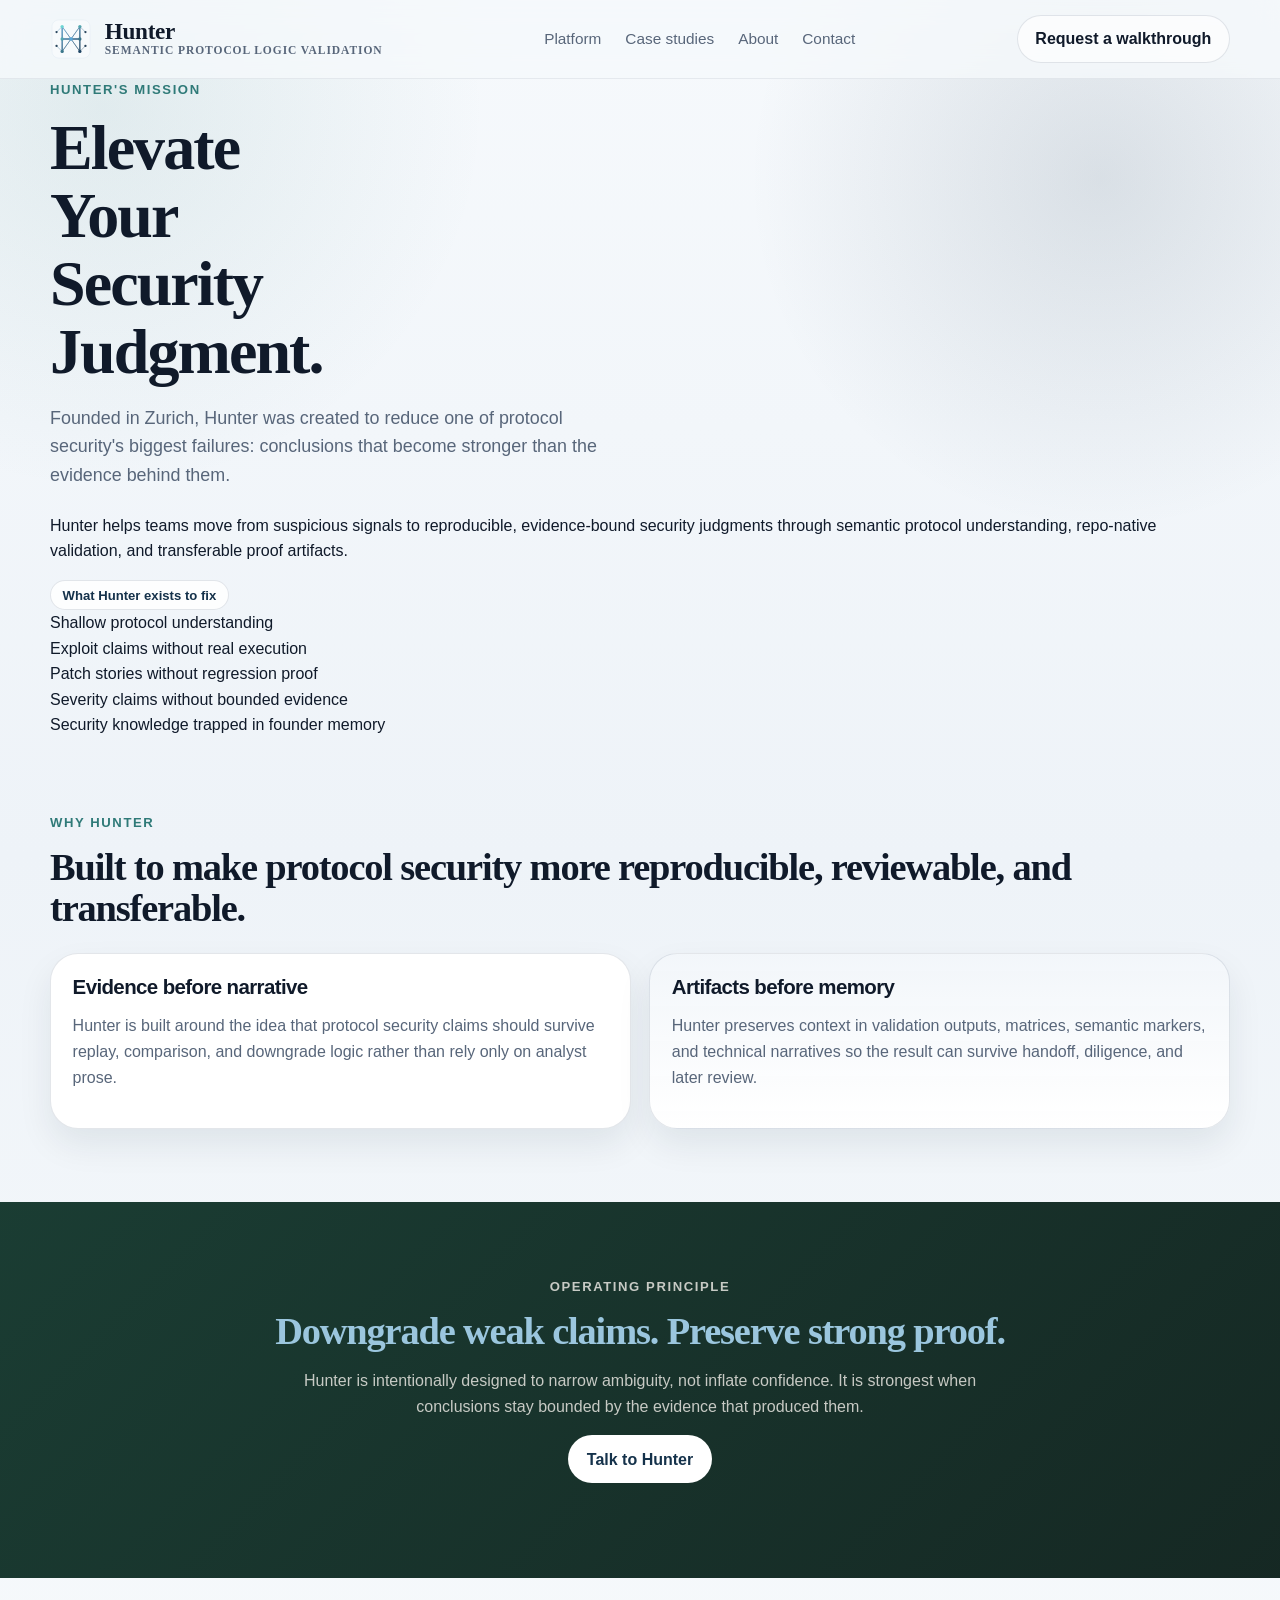
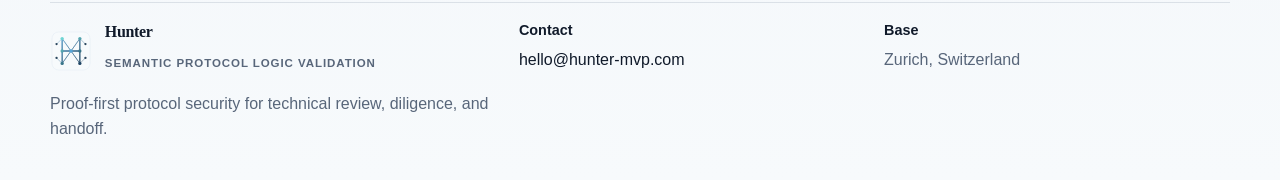
==== about.html @ 987163e7 "Add files via upload" ====
<!DOCTYPE html>
<html lang="en">
<head>
  <meta charset="utf-8" />
  <meta name="viewport" content="width=device-width, initial-scale=1" />
  <title>About Hunter | Mission</title>
  <meta
    name="description"
    content="Hunter was created to reduce the gap between suspicious security signals and evidence-bound protocol security judgments."
  />
  <link rel="stylesheet" href="styles.css" />
</head>
<body>
  <header class="site-header">
    <div class="container nav">
      <a class="brand" href="index.html" aria-label="Hunter home">
        <img class="brand-logo" src="hunter-logo.svg" alt="Hunter logo" />
        <span class="brand-lockup">
          <span class="brand-name">Hunter</span>
          <span class="brand-tagline">Semantic Protocol Logic Validation</span>
        </span>
      </a>
      <nav class="nav-links" aria-label="Primary">
        <a href="index.html#platform">Platform</a>
        <a href="index.html#cases">Case studies</a>
        <a href="about.html">About</a>
        <a href="mailto:hello@hunter-mvp.com">Contact</a>
      </nav>
      <a class="button nav-cta" href="mailto:hello@hunter-mvp.com">Request a walkthrough</a>
    </div>
  </header>

  <main>
    <section class="about-hero">
      <div class="container about-shell">
        <div class="about-copy">
          <p class="eyebrow">Hunter's Mission</p>
          <h1>Elevate Your Security Judgment.</h1>
          <p class="subheadline">
            Founded in Zurich, Hunter was created to reduce one of protocol security's
            biggest failures: conclusions that become stronger than the evidence behind them.
          </p>
          <p class="about-lead">
            Hunter helps teams move from suspicious signals to reproducible, evidence-bound
            security judgments through semantic protocol understanding, repo-native validation,
            and transferable proof artifacts.
          </p>
        </div>

        <aside class="about-panel">
          <div class="summary-kicker">What Hunter exists to fix</div>
          <div class="about-list">
            <div class="about-row">Shallow protocol understanding</div>
            <div class="about-row">Exploit claims without real execution</div>
            <div class="about-row">Patch stories without regression proof</div>
            <div class="about-row">Severity claims without bounded evidence</div>
            <div class="about-row">Security knowledge trapped in founder memory</div>
          </div>
        </aside>
      </div>
    </section>

    <section class="section">
      <div class="container">
        <div class="section-heading">
          <p class="eyebrow">Why Hunter</p>
          <h2>Built to make protocol security more reproducible, reviewable, and transferable.</h2>
        </div>

        <div class="platform-grid">
          <article class="card">
            <h3>Evidence before narrative</h3>
            <p>
              Hunter is built around the idea that protocol security claims should survive
              replay, comparison, and downgrade logic rather than rely only on analyst prose.
            </p>
          </article>

          <article class="card accent-card">
            <h3>Artifacts before memory</h3>
            <p>
              Hunter preserves context in validation outputs, matrices, semantic markers,
              and technical narratives so the result can survive handoff, diligence, and later review.
            </p>
          </article>
        </div>
      </div>
    </section>

    <section class="section section-dark">
      <div class="container closing">
        <p class="eyebrow">Operating principle</p>
        <h2>Downgrade weak claims. Preserve strong proof.</h2>
        <p>
          Hunter is intentionally designed to narrow ambiguity, not inflate confidence.
          It is strongest when conclusions stay bounded by the evidence that produced them.
        </p>
        <div class="hero-actions center">
          <a class="button primary light" href="mailto:hello@hunter-mvp.com">Talk to Hunter</a>
        </div>
      </div>
    </section>
  </main>

  <footer class="site-footer">
    <div class="container footer-grid">
      <div>
        <div class="footer-brand-wrap">
          <img class="footer-logo" src="hunter-logo.svg" alt="Hunter logo" />
          <div>
            <div class="footer-brand">Hunter</div>
            <p class="footer-mini-tag">Semantic Protocol Logic Validation</p>
          </div>
        </div>
        <p class="footer-copy">Proof-first protocol security for technical review, diligence, and handoff.</p>
      </div>
      <div>
        <div class="footer-heading">Contact</div>
        <a class="footer-link" href="mailto:hello@hunter-mvp.com">hello@hunter-mvp.com</a>
      </div>
      <div>
        <div class="footer-heading">Base</div>
        <p class="footer-copy">Zurich, Switzerland</p>
      </div>
    </div>
  </footer>
</body>
</html>
---- styles.css ----
:root {
  --bg: #eef3f8;
  --bg-soft: #f8fbfd;
  --paper: #ffffff;
  --paper-strong: #f2f6fa;
  --ink: #101a2a;
  --muted: #58667a;
  --line: rgba(31, 52, 83, 0.12);
  --line-strong: rgba(31, 52, 83, 0.2);
  --forest: #15324b;
  --forest-soft: #1e4363;
  --copper: #2f7a78;
  --sand: #a7c5d8;
  --success-bg: #e8f4ef;
  --success-text: #1d5a47;
  --caution-bg: #edf4fb;
  --caution-text: #245c84;
  --warning: #58a6d8;
  --shadow-lg: 0 24px 56px rgba(17, 32, 52, 0.12);
  --shadow-md: 0 16px 34px rgba(17, 32, 52, 0.08);
  --radius-xl: 28px;
  --radius-lg: 22px;
  --radius-md: 16px;
  --max: 1180px;
}

* {
  box-sizing: border-box;
}

html {
  scroll-behavior: smooth;
}

body {
  margin: 0;
  color: var(--ink);
  font-family: "Aptos", "Segoe UI", "Helvetica Neue", sans-serif;
  line-height: 1.6;
  background:
    radial-gradient(circle at 8% 6%, rgba(47, 122, 120, 0.1), transparent 24rem),
    radial-gradient(circle at 86% 10%, rgba(21, 50, 75, 0.12), transparent 22rem),
    linear-gradient(180deg, #f6f9fc 0%, #eef3f8 48%, #f7fafc 100%);
}

a {
  color: inherit;
  text-decoration: none;
}

.container {
  width: min(100% - 2rem, var(--max));
  margin: 0 auto;
}

.site-header {
  position: sticky;
  top: 0;
  z-index: 20;
  background: rgba(246, 249, 252, 0.8);
  backdrop-filter: blur(14px);
  border-bottom: 1px solid rgba(31, 52, 83, 0.08);
}

.nav {
  min-height: 78px;
  display: flex;
  align-items: center;
  justify-content: space-between;
  gap: 1rem;
}

.brand,
.footer-brand {
  font-family: "Iowan Old Style", "Palatino Linotype", Georgia, serif;
  font-weight: 700;
  letter-spacing: -0.02em;
}

.brand {
  display: inline-flex;
  align-items: center;
  gap: 0.8rem;
  min-width: 0;
}

.brand-logo,
.footer-logo {
  display: block;
  width: 42px;
  height: 42px;
  flex: 0 0 auto;
}

.brand-lockup {
  display: flex;
  flex-direction: column;
  min-width: 0;
}

.brand-name {
  font-size: 1.45rem;
  line-height: 1;
}

.brand-tagline,
.footer-mini-tag {
  font-size: 0.72rem;
  line-height: 1.2;
  letter-spacing: 0.08em;
  text-transform: uppercase;
  color: var(--muted);
  font-weight: 800;
}

.nav-links {
  display: flex;
  gap: 1.5rem;
  color: var(--muted);
  font-size: 0.96rem;
}

.nav-links a:hover,
.footer-link:hover {
  color: var(--ink);
}

.button {
  display: inline-flex;
  align-items: center;
  justify-content: center;
  min-height: 48px;
  padding: 0 1.1rem;
  border-radius: 999px;
  border: 1px solid var(--line);
  font-weight: 700;
  transition: transform 180ms ease, background-color 180ms ease, border-color 180ms ease;
}

.button:hover {
  transform: translateY(-1px);
}

.button.primary {
  background: var(--forest);
  color: #fff;
  border-color: var(--forest);
  box-shadow: 0 14px 28px rgba(22, 57, 47, 0.18);
}

.button.primary:hover {
  background: var(--forest-soft);
  border-color: var(--forest-soft);
}

.button.primary.light {
  background: #fff;
  color: var(--forest);
  border-color: rgba(255, 255, 255, 0.18);
  box-shadow: none;
}

.button.secondary,
.button.nav-cta {
  background: rgba(255, 255, 255, 0.64);
  color: var(--ink);
}

.hero {
  padding: 5.5rem 0 4.6rem;
}

.hero-grid {
  display: grid;
  grid-template-columns: minmax(0, 1.05fr) minmax(320px, 0.95fr);
  gap: 2rem;
  align-items: center;
}

.eyebrow {
  margin: 0 0 0.9rem;
  color: var(--copper);
  font-size: 0.82rem;
  font-weight: 800;
  letter-spacing: 0.12em;
  text-transform: uppercase;
}

h1,
h2,
h3,
h4 {
  margin-top: 0;
  line-height: 1.06;
  letter-spacing: -0.03em;
}

h1,
h2 {
  font-family: "Iowan Old Style", "Palatino Linotype", Georgia, serif;
}

h1 {
  font-size: clamp(2.75rem, 5vw, 5.2rem);
  margin-bottom: 1rem;
  max-width: 10ch;
}

h2 {
  font-size: clamp(2rem, 3vw, 3.35rem);
  margin-bottom: 0.9rem;
}

h3 {
  font-size: 1.28rem;
  margin-bottom: 0.55rem;
}

h4 {
  font-size: 0.98rem;
  margin-bottom: 0.5rem;
}

.subheadline,
.section-intro,
.card p,
.proof-card p,
.case-copy p,
.quote-text,
.closing p,
.footer-copy,
li {
  color: var(--muted);
}

.subheadline {
  font-size: 1.12rem;
  max-width: 56ch;
  margin-bottom: 1.45rem;
}

.hero-actions {
  display: flex;
  flex-wrap: wrap;
  gap: 0.85rem;
  margin-bottom: 1.35rem;
}

.hero-actions.center {
  justify-content: center;
}

.signal-strip {
  display: flex;
  flex-wrap: wrap;
  gap: 0.7rem;
}

.signal-strip span {
  display: inline-flex;
  align-items: center;
  min-height: 36px;
  padding: 0 0.82rem;
  border-radius: 999px;
  background: rgba(255, 255, 255, 0.76);
  border: 1px solid var(--line);
  color: var(--forest);
  font-size: 0.92rem;
  font-weight: 700;
}

.hero-proof,
.platform-grid,
.feature-grid,
.proof-grid,
.case-stack {
  display: grid;
  gap: 1.15rem;
}

.hero-proof {
  grid-template-columns: 1fr;
}

.card,
.proof-card,
.shot,
.case-card,
.quote-card {
  border-radius: var(--radius-xl);
  border: 1px solid var(--line);
}

.card,
.shot,
.case-card,
.quote-card {
  background: var(--paper);
  box-shadow: var(--shadow-md);
}

.shot {
  overflow: hidden;
}

.shot-terminal {
  background: linear-gradient(180deg, #0e172b 0%, #0a101c 100%);
  border-color: rgba(255, 255, 255, 0.08);
}

.shot-top {
  display: flex;
  gap: 0.45rem;
  padding: 0.95rem 1rem 0.7rem;
}

.shot-top span {
  width: 10px;
  height: 10px;
  border-radius: 999px;
  background: rgba(255, 255, 255, 0.24);
}

.shot-top span:nth-child(1) { background: #f87171; }
.shot-top span:nth-child(2) { background: #fbbf24; }
.shot-top span:nth-child(3) { background: #4ade80; }

.shot-body {
  padding: 0.15rem 1rem 1.15rem;
  font-family: ui-monospace, SFMono-Regular, Menlo, Consolas, monospace;
  font-size: 0.92rem;
  line-height: 1.7;
  color: #d8e4ff;
}

.shot-line {
  margin: 0.22rem 0;
  word-break: break-word;
}

.shot-line.dim {
  color: #8fb3ff;
}

.shot-line.ok {
  color: #8ef0b2;
  font-weight: 700;
}

.shot-line.warn {
  color: #ffbe7a;
}

.shot-summary {
  padding: 1.2rem;
  background:
    linear-gradient(180deg, rgba(255, 255, 255, 0.98) 0%, rgba(242, 246, 250, 0.98) 100%);
}

.summary-kicker,
.card-tag,
.case-label {
  display: inline-flex;
  align-items: center;
  min-height: 30px;
  padding: 0 0.72rem;
  border-radius: 999px;
  background: rgba(255, 255, 255, 0.84);
  border: 1px solid var(--line);
  font-size: 0.82rem;
  font-weight: 800;
}

.summary-kicker,
.card-tag {
  color: var(--forest);
}

.summary-row {
  display: grid;
  grid-template-columns: minmax(150px, 170px) minmax(170px, 1fr);
  gap: 1rem;
  align-items: center;
  margin-top: 0.95rem;
  padding-top: 0.95rem;
  border-top: 1px solid rgba(31, 52, 83, 0.1);
}

.summary-row span {
  color: var(--muted);
}

.summary-row strong {
  font-family: "Iowan Old Style", "Palatino Linotype", Georgia, serif;
  font-size: 1.08rem;
  justify-self: start;
  text-align: left;
}

.section {
  padding: 4.6rem 0;
}

.section-heading {
  margin-bottom: 1.55rem;
}

.section-intro {
  margin: 0;
  max-width: 34ch;
}

.platform-grid {
  grid-template-columns: repeat(2, minmax(0, 1fr));
}

.feature-grid {
  grid-template-columns: repeat(4, minmax(0, 1fr));
}

.proof-grid {
  grid-template-columns: repeat(4, minmax(0, 1fr));
}

.card,
.proof-card {
  padding: 1.35rem;
}

.accent-card {
  background: linear-gradient(180deg, rgba(242, 246, 250, 0.96) 0%, rgba(255, 255, 255, 0.98) 100%);
}

.clean-list {
  list-style: none;
  margin: 1rem 0 0;
  padding: 0;
}

.clean-list li {
  position: relative;
  padding-left: 1.1rem;
  margin: 0.5rem 0;
}

.clean-list li::before {
  content: "";
  position: absolute;
  left: 0;
  top: 0.7rem;
  width: 7px;
  height: 7px;
  border-radius: 999px;
  background: var(--copper);
}

.section-dark {
  background: linear-gradient(135deg, rgba(22, 57, 47, 0.98) 0%, rgba(17, 36, 31, 0.98) 100%);
  color: #f9f5ef;
}

.section-dark .eyebrow,
.section-dark .proof-card h3,
.section-dark .closing h2 {
  color: #9bc6de;
}

.section-dark .proof-card p,
.section-dark .section-intro,
.section-dark .closing p {
  color: rgba(249, 245, 239, 0.78);
}

.split-heading {
  display: flex;
  justify-content: space-between;
  gap: 1.5rem;
  align-items: end;
}

.proof-card {
  background: rgba(255, 255, 255, 0.05);
  border-color: rgba(255, 255, 255, 0.1);
}

.section-contrast {
  background: rgba(248, 251, 253, 0.8);
  border-top: 1px solid rgba(31, 52, 83, 0.08);
  border-bottom: 1px solid rgba(31, 52, 83, 0.08);
}

.case-card {
  padding: 1.5rem;
  box-shadow: var(--shadow-lg);
}

.case-header {
  display: flex;
  justify-content: space-between;
  gap: 1rem;
  align-items: start;
  margin-bottom: 1rem;
  flex-wrap: wrap;
}

.case-label {
  color: var(--copper);
  letter-spacing: 0.1em;
  text-transform: uppercase;
  margin-bottom: 0.65rem;
}

.case-badge {
  display: inline-flex;
  align-items: center;
  min-height: 34px;
  padding: 0 0.8rem;
  border-radius: 999px;
  font-size: 0.86rem;
  font-weight: 800;
  border: 1px solid transparent;
}

.case-badge.success {
  background: var(--success-bg);
  color: var(--success-text);
  border-color: rgba(32, 83, 56, 0.12);
}

.case-badge.caution {
  background: var(--caution-bg);
  color: var(--caution-text);
  border-color: rgba(138, 84, 31, 0.12);
}

.case-layout {
  display: grid;
  grid-template-columns: minmax(0, 1.05fr) minmax(280px, 0.95fr);
  gap: 1rem;
  align-items: stretch;
}

.case-shot {
  background: linear-gradient(180deg, #10192d 0%, #0a101c 100%);
  border-radius: var(--radius-lg);
  border: 1px solid rgba(255, 255, 255, 0.08);
  overflow: hidden;
}

.metric-shot {
  background: linear-gradient(180deg, rgba(249, 252, 255, 0.98) 0%, rgba(239, 245, 250, 0.98) 100%);
  border-color: rgba(31, 52, 83, 0.12);
  padding: 1rem;
}

.mini-grid {
  display: grid;
  grid-template-columns: repeat(2, minmax(0, 1fr));
  gap: 0.75rem;
}

.mini-card {
  background: rgba(255, 255, 255, 0.72);
  border: 1px solid rgba(31, 52, 83, 0.08);
  border-radius: 14px;
  padding: 0.85rem;
}

.mini-card span {
  display: block;
  font-size: 0.76rem;
  font-weight: 700;
  text-transform: uppercase;
  letter-spacing: 0.08em;
  color: var(--muted);
  margin-bottom: 0.35rem;
}

.mini-card strong {
  display: block;
  font-family: "Iowan Old Style", "Palatino Linotype", Georgia, serif;
  font-size: 1.05rem;
  line-height: 1.25;
}

.quote-card {
  max-width: 860px;
  margin: 0 auto;
  padding: 2rem;
  text-align: center;
  background: linear-gradient(180deg, rgba(255, 255, 255, 0.98) 0%, rgba(242, 246, 250, 0.96) 100%);
}

.pilot-note {
  display: flex;
  justify-content: space-between;
  align-items: center;
  gap: 1rem;
  padding: 1.4rem 1.5rem;
  border-radius: var(--radius-xl);
  border: 1px solid var(--line);
  background: linear-gradient(180deg, rgba(255, 255, 255, 0.98) 0%, rgba(242, 246, 250, 0.96) 100%);
  box-shadow: var(--shadow-md);
}

.pilot-note h3 {
  margin-bottom: 0.45rem;
}

.pilot-note p:last-child {
  margin-bottom: 0;
}

.quote-mark {
  margin: 0;
  color: var(--copper);
  font-family: "Iowan Old Style", "Palatino Linotype", Georgia, serif;
  font-size: 4rem;
  line-height: 0.7;
}

.quote-text {
  font-family: "Iowan Old Style", "Palatino Linotype", Georgia, serif;
  font-size: clamp(1.35rem, 2vw, 2rem);
  line-height: 1.35;
  margin: 0.55rem 0 0.9rem;
}

.quote-source {
  margin: 0;
  color: var(--forest);
  font-weight: 700;
}

.closing {
  max-width: 760px;
  text-align: center;
}

.site-footer {
  padding: 1.5rem 0 2.4rem;
}

.footer-grid {
  display: grid;
  grid-template-columns: 1.3fr 1fr 1fr;
  gap: 1.2rem;
  align-items: start;
  padding-top: 1rem;
  border-top: 1px solid rgba(31, 52, 83, 0.12);
}

.footer-heading {
  font-size: 0.9rem;
  font-weight: 800;
  margin-bottom: 0.25rem;
}

.footer-brand-wrap {
  display: inline-flex;
  align-items: center;
  gap: 0.8rem;
  margin-bottom: 0.55rem;
}

.footer-copy,
.footer-link {
  margin: 0;
  display: inline-block;
  vertical-align: top;
}

@media (max-width: 1080px) {
  .feature-grid,
  .proof-grid {
    grid-template-columns: repeat(2, minmax(0, 1fr));
  }
}

@media (max-width: 980px) {
  .hero-grid,
  .platform-grid,
  .case-layout,
  .footer-grid,
  .pilot-note {
    grid-template-columns: 1fr;
  }

  .split-heading {
    display: grid;
    align-items: start;
  }

  .pilot-note {
    display: grid;
  }

  .nav {
    min-height: auto;
    padding: 1rem 0;
    flex-wrap: wrap;
  }

  .nav-links {
    order: 3;
    width: 100%;
    flex-wrap: wrap;
  }

  .brand {
    align-items: flex-start;
  }

  h1 {
    max-width: none;
  }
}

@media (max-width: 720px) {
  .hero {
    padding-top: 4.4rem;
  }

  .feature-grid,
  .proof-grid,
  .mini-grid {
    grid-template-columns: 1fr;
  }

  .hero-actions {
    flex-direction: column;
    align-items: stretch;
  }

  .button,
  .nav-cta {
    width: 100%;
  }

  .brand-tagline {
    max-width: 24ch;
  }
}
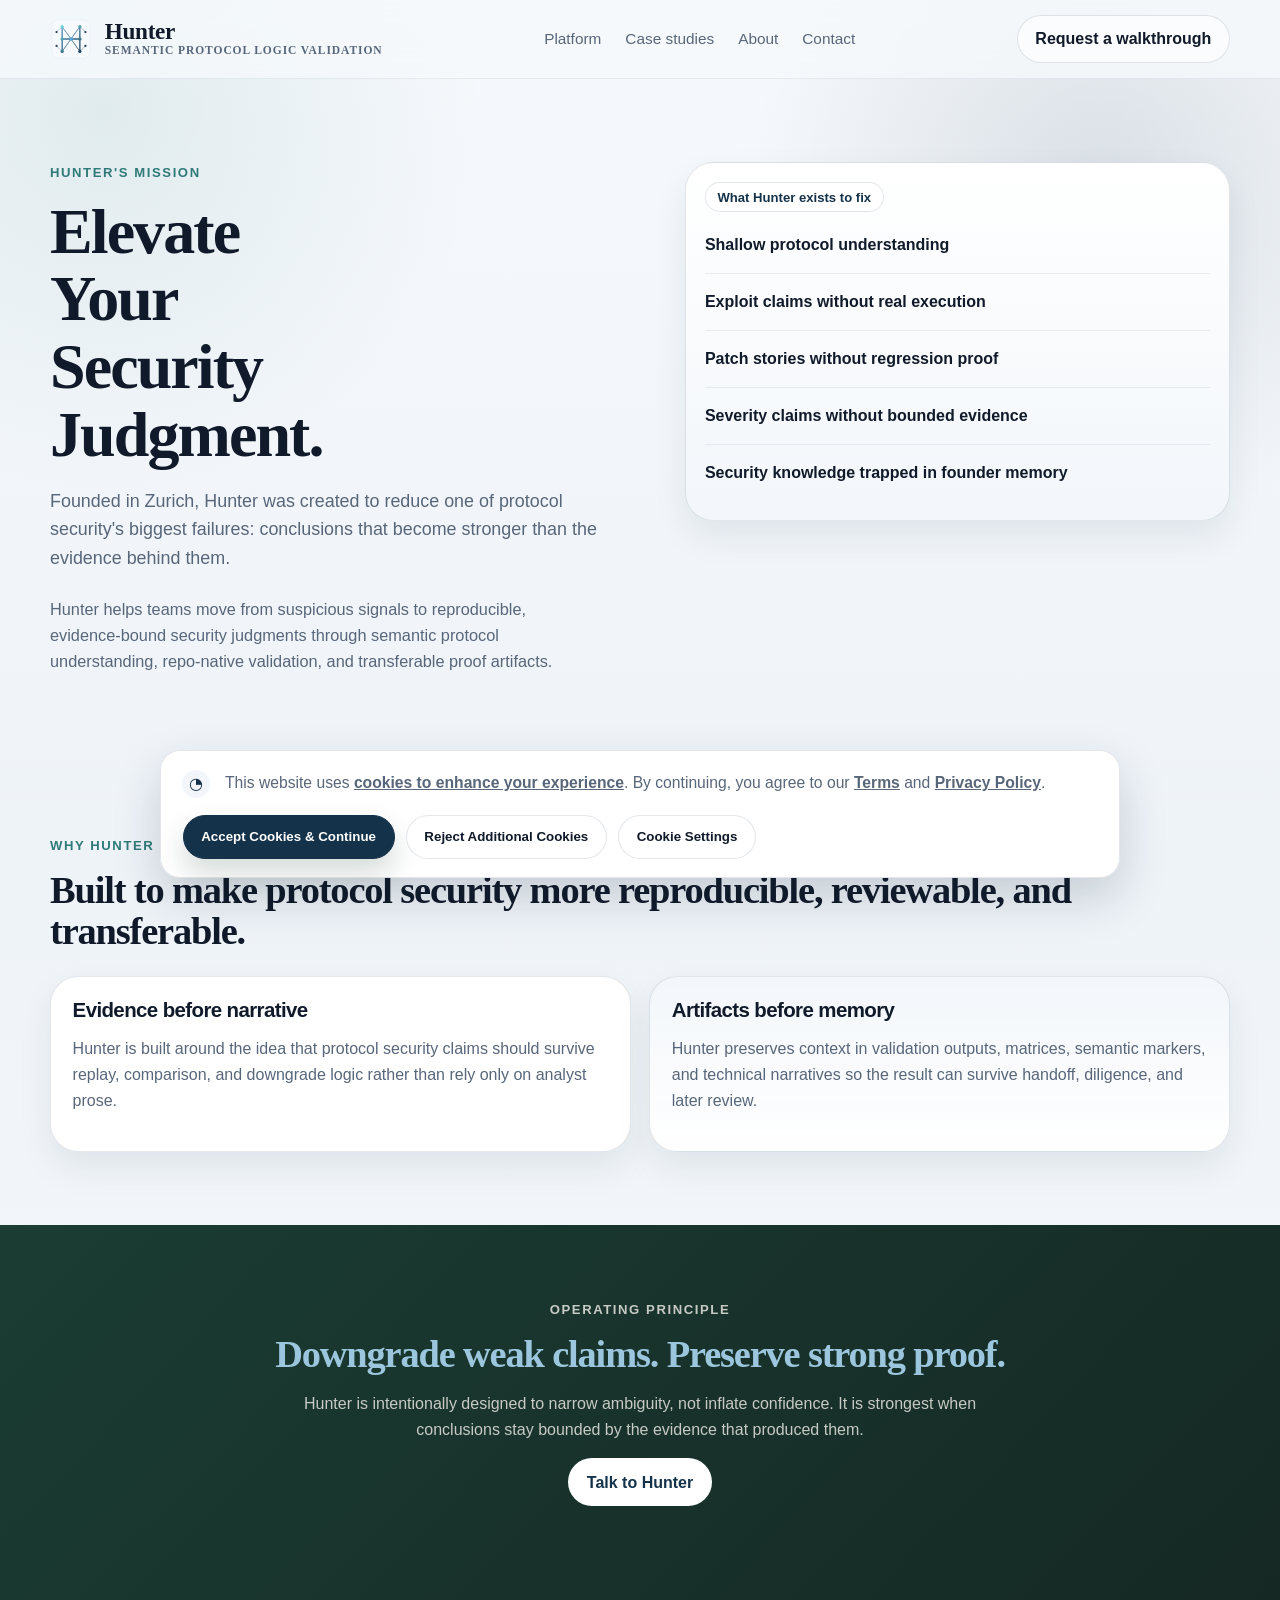
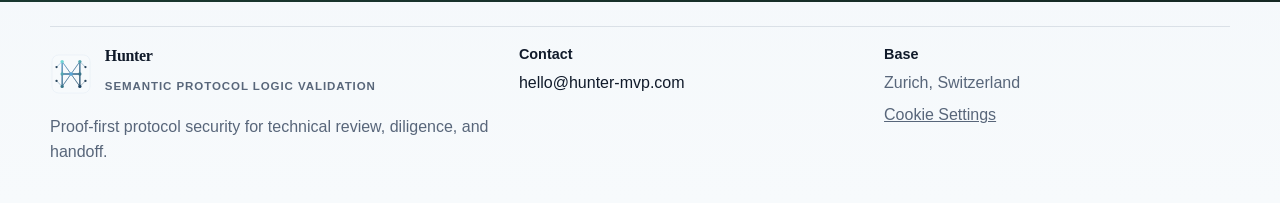
==== commit e39e9d85: "Update about.html" ====
--- a/about.html
+++ b/about.html
@@ -121,8 +121,57 @@
       <div>
         <div class="footer-heading">Base</div>
         <p class="footer-copy">Zurich, Switzerland</p>
+        <p class="footer-meta-link"><button class="text-link" type="button" onclick="hunterOpenCookieSettings()">Cookie Settings</button></p>
       </div>
     </div>
   </footer>
+
+  <div class="cookie-banner" id="cookieBanner" role="dialog" aria-live="polite" aria-label="Cookie notice">
+    <div class="cookie-inner">
+      <div class="cookie-copy">
+        <span class="cookie-icon" aria-hidden="true">◔</span>
+        <p>
+          This website uses <a href="privacy.html">cookies to enhance your experience</a>.
+          By continuing, you agree to our <a href="terms.html">Terms</a> and <a href="privacy.html">Privacy Policy</a>.
+        </p>
+      </div>
+      <div class="cookie-actions">
+        <button class="button primary cookie-btn" type="button" onclick="hunterAcceptCookies()">Accept Cookies &amp; Continue</button>
+        <button class="button secondary cookie-btn" type="button" onclick="hunterRejectCookies()">Reject Additional Cookies</button>
+        <button class="button secondary cookie-btn" type="button" onclick="hunterOpenCookieSettings()">Cookie Settings</button>
+      </div>
+      <div class="cookie-settings" aria-label="Cookie settings">
+        <div class="cookie-settings-head">
+          <strong>Cookie preferences</strong>
+          <button class="text-link" type="button" onclick="hunterCloseCookieSettings()">Close</button>
+        </div>
+        <div class="cookie-setting-row">
+          <div>
+            <div class="cookie-setting-title">Strictly necessary</div>
+            <div class="cookie-setting-copy">Required for basic website operation and consent storage.</div>
+          </div>
+          <label class="cookie-switch">
+            <input type="checkbox" checked disabled />
+            <span class="cookie-slider"></span>
+          </label>
+        </div>
+        <div class="cookie-setting-row">
+          <div>
+            <div class="cookie-setting-title">Analytics</div>
+            <div class="cookie-setting-copy">Allows optional analytics or measurement tools when enabled.</div>
+          </div>
+          <label class="cookie-switch">
+            <input id="cookieAnalytics" type="checkbox" />
+            <span class="cookie-slider"></span>
+          </label>
+        </div>
+        <div class="cookie-settings-actions">
+          <button class="button primary cookie-btn" type="button" onclick="hunterSaveCookieSettings()">Save Preferences</button>
+        </div>
+      </div>
+    </div>
+  </div>
+
+  <script src="cookies.js"></script>
 </body>
 </html>
--- a/styles.css
+++ b/styles.css
@@ -170,11 +170,22 @@
   padding: 5.5rem 0 4.6rem;
 }
 
+.about-hero {
+  padding: 5.2rem 0 4.4rem;
+}
+
 .hero-grid {
   display: grid;
   grid-template-columns: minmax(0, 1.05fr) minmax(320px, 0.95fr);
   gap: 2rem;
   align-items: center;
+}
+
+.about-shell {
+  display: grid;
+  grid-template-columns: minmax(0, 1.05fr) minmax(320px, 0.95fr);
+  gap: 2rem;
+  align-items: start;
 }
 
 .eyebrow {
@@ -239,6 +250,18 @@
   margin-bottom: 1.45rem;
 }
 
+.about-lead {
+  font-size: 1.02rem;
+  color: var(--muted);
+  max-width: 60ch;
+}
+
+.legal-shell,
+.legal-body {
+  width: min(100% - 2rem, 980px);
+  margin: 0 auto;
+}
+
 .hero-actions {
   display: flex;
   flex-wrap: wrap;
@@ -301,6 +324,42 @@
 
 .shot {
   overflow: hidden;
+}
+
+.about-panel {
+  padding: 1.2rem;
+  background: linear-gradient(180deg, rgba(255, 255, 255, 0.98) 0%, rgba(242, 246, 250, 0.98) 100%);
+  border: 1px solid var(--line);
+  border-radius: var(--radius-xl);
+  box-shadow: var(--shadow-md);
+}
+
+.about-list {
+  margin-top: 0.9rem;
+}
+
+.about-row {
+  padding: 0.95rem 0;
+  border-top: 1px solid rgba(31, 52, 83, 0.08);
+  color: var(--ink);
+  font-weight: 600;
+}
+
+.about-row:first-child {
+  border-top: 0;
+  padding-top: 0.35rem;
+}
+
+.legal-card {
+  padding: 1.5rem;
+}
+
+.legal-card h3 {
+  margin-top: 1.35rem;
+}
+
+.legal-card h3:first-child {
+  margin-top: 0;
 }
 
 .shot-terminal {
@@ -670,6 +729,180 @@
   vertical-align: top;
 }
 
+.footer-meta-link {
+  margin: 0.45rem 0 0;
+}
+
+.text-link {
+  padding: 0;
+  border: 0;
+  background: transparent;
+  color: var(--muted);
+  font: inherit;
+  text-decoration: underline;
+  cursor: pointer;
+}
+
+.text-link:hover {
+  color: var(--ink);
+}
+
+.cookie-banner {
+  position: fixed;
+  left: 50%;
+  bottom: 22px;
+  transform: translateX(-50%);
+  width: min(calc(100% - 2rem), 960px);
+  z-index: 40;
+}
+
+.cookie-inner {
+  display: flex;
+  flex-direction: column;
+  align-items: stretch;
+  gap: 1rem;
+  padding: 1.15rem 1.35rem;
+  border-radius: 20px;
+  border: 1px solid rgba(31, 52, 83, 0.12);
+  background: rgba(255, 255, 255, 0.98);
+  box-shadow: 0 20px 48px rgba(17, 32, 52, 0.18);
+}
+
+.cookie-copy {
+  display: flex;
+  align-items: flex-start;
+  gap: 0.9rem;
+  min-width: 0;
+}
+
+.cookie-copy p {
+  margin: 0;
+  color: var(--muted);
+  font-size: 0.98rem;
+}
+
+.cookie-copy a {
+  text-decoration: underline;
+  font-weight: 700;
+}
+
+.cookie-icon {
+  width: 28px;
+  height: 28px;
+  flex: 0 0 auto;
+  display: inline-grid;
+  place-items: center;
+  border-radius: 999px;
+  background: var(--paper-strong);
+  color: var(--forest);
+  font-size: 1rem;
+  margin-top: 0.05rem;
+}
+
+.cookie-actions {
+  display: flex;
+  gap: 0.7rem;
+  flex-wrap: wrap;
+}
+
+.cookie-btn {
+  min-height: 44px;
+  white-space: nowrap;
+}
+
+.cookie-settings {
+  display: none;
+  border-top: 1px solid rgba(31, 52, 83, 0.1);
+  padding-top: 1rem;
+}
+
+.cookie-banner--expanded .cookie-settings {
+  display: block;
+}
+
+.cookie-settings-head,
+.cookie-setting-row {
+  display: flex;
+  justify-content: space-between;
+  gap: 1rem;
+  align-items: center;
+}
+
+.cookie-settings-head {
+  margin-bottom: 0.9rem;
+}
+
+.cookie-setting-row {
+  padding: 0.9rem 0;
+  border-top: 1px solid rgba(31, 52, 83, 0.08);
+}
+
+.cookie-setting-row:first-of-type {
+  border-top: 0;
+}
+
+.cookie-setting-title {
+  font-weight: 800;
+  color: var(--ink);
+}
+
+.cookie-setting-copy {
+  color: var(--muted);
+  font-size: 0.92rem;
+}
+
+.cookie-settings-actions {
+  margin-top: 0.8rem;
+}
+
+.cookie-switch {
+  position: relative;
+  display: inline-flex;
+  width: 52px;
+  height: 30px;
+  flex: 0 0 auto;
+}
+
+.cookie-switch input {
+  opacity: 0;
+  width: 0;
+  height: 0;
+}
+
+.cookie-slider {
+  position: absolute;
+  inset: 0;
+  border-radius: 999px;
+  background: #cbd7e4;
+  transition: 180ms ease;
+}
+
+.cookie-slider::before {
+  content: "";
+  position: absolute;
+  width: 22px;
+  height: 22px;
+  left: 4px;
+  top: 4px;
+  border-radius: 999px;
+  background: #fff;
+  box-shadow: 0 2px 6px rgba(0, 0, 0, 0.16);
+  transition: 180ms ease;
+}
+
+.cookie-switch input:checked + .cookie-slider {
+  background: var(--forest);
+}
+
+.cookie-switch input:checked + .cookie-slider::before {
+  transform: translateX(22px);
+}
+
+.cookie-switch input:disabled + .cookie-slider {
+  background: #97aabf;
+  opacity: 0.7;
+}
+
 @media (max-width: 1080px) {
   .feature-grid,
   .proof-grid {
@@ -679,6 +912,7 @@
 
 @media (max-width: 980px) {
   .hero-grid,
+  .about-shell,
   .platform-grid,
   .case-layout,
   .footer-grid,
@@ -740,4 +974,20 @@
   .brand-tagline {
     max-width: 24ch;
   }
-}
+
+  .cookie-inner,
+  .cookie-actions {
+    flex-direction: column;
+    align-items: stretch;
+  }
+
+  .cookie-copy {
+    align-items: flex-start;
+  }
+
+  .cookie-settings-head,
+  .cookie-setting-row {
+    flex-direction: column;
+    align-items: flex-start;
+  }
+}
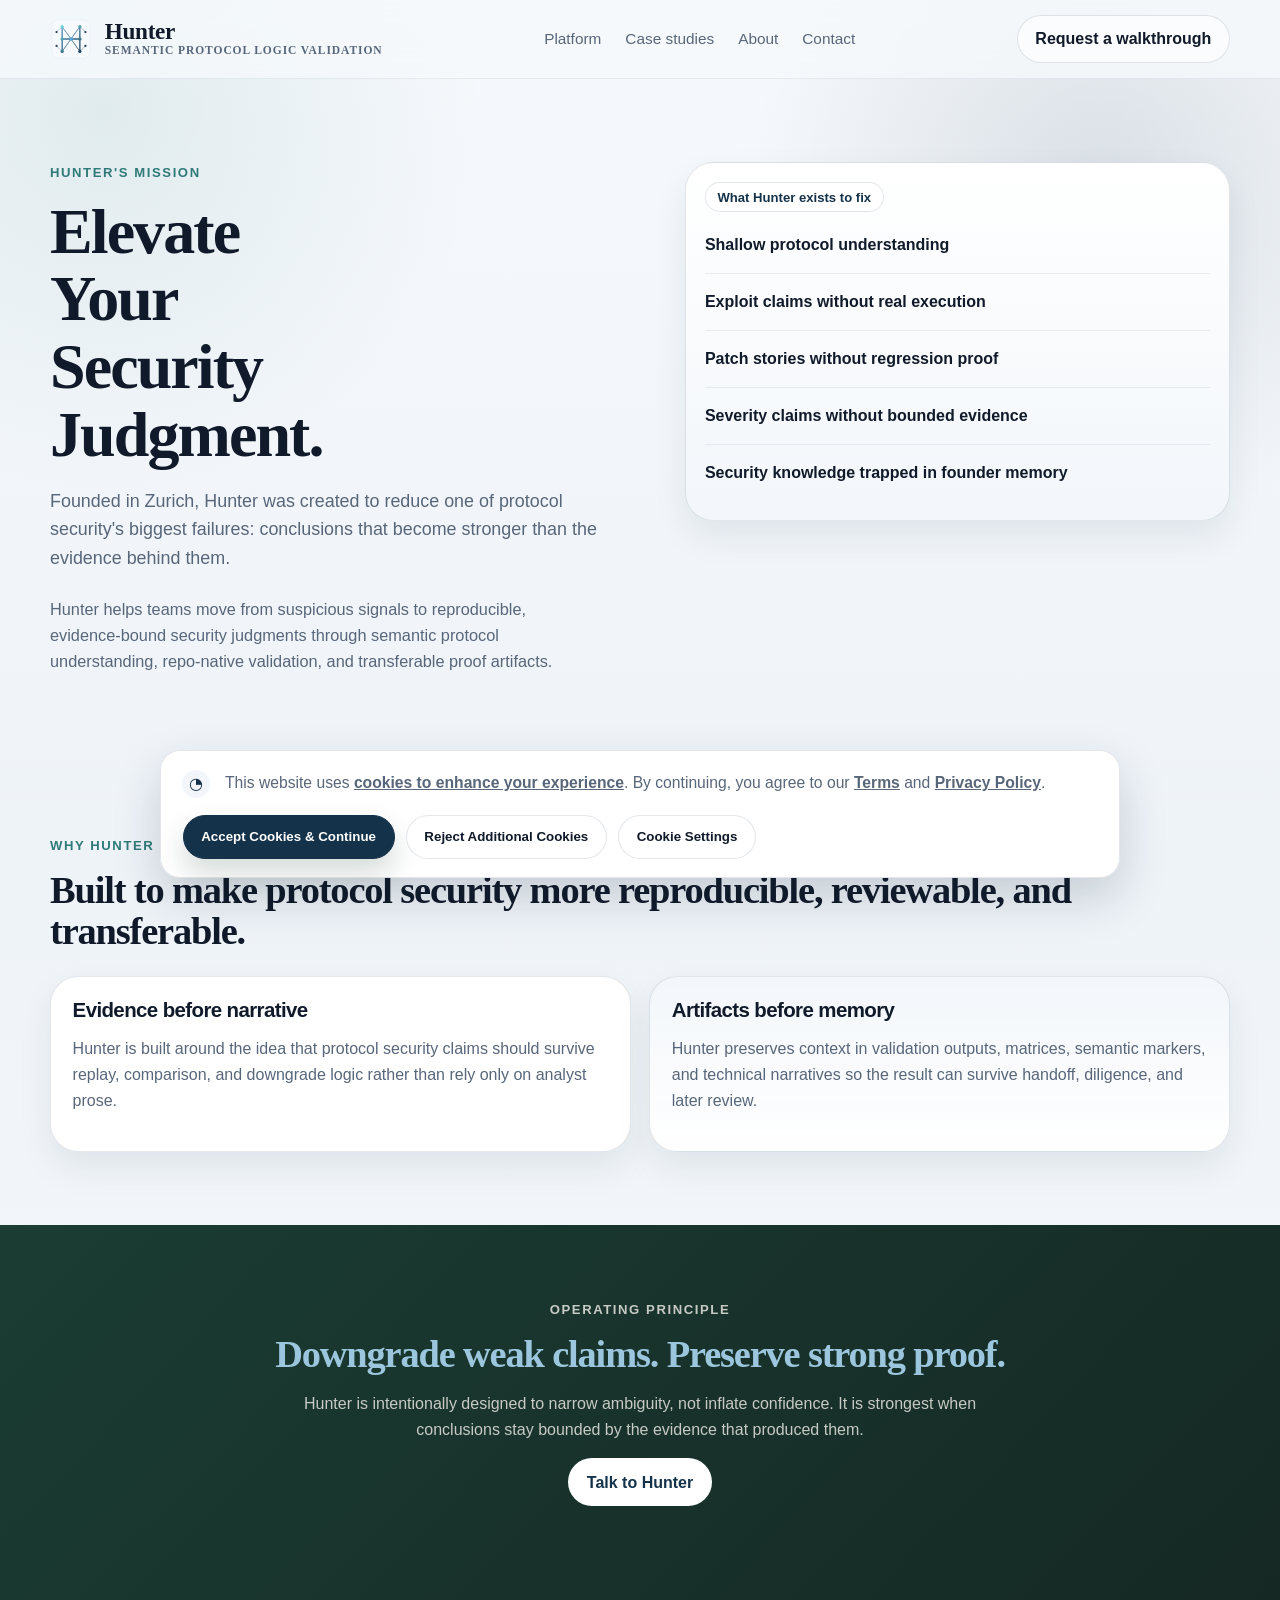
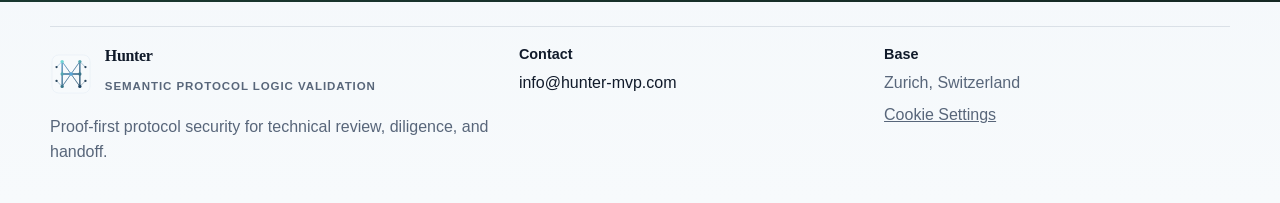
==== commit 83b1df14: "Update about.html" ====
--- a/about.html
+++ b/about.html
@@ -24,9 +24,9 @@
         <a href="index.html#platform">Platform</a>
         <a href="index.html#cases">Case studies</a>
         <a href="about.html">About</a>
-        <a href="mailto:hello@hunter-mvp.com">Contact</a>
+        <a href="mailto:info@hunter-mvp.com">Contact</a>
       </nav>
-      <a class="button nav-cta" href="mailto:hello@hunter-mvp.com">Request a walkthrough</a>
+      <a class="button nav-cta" href="mailto:info@hunter-mvp.com">Request a walkthrough</a>
     </div>
   </header>
 
@@ -96,7 +96,7 @@
           It is strongest when conclusions stay bounded by the evidence that produced them.
         </p>
         <div class="hero-actions center">
-          <a class="button primary light" href="mailto:hello@hunter-mvp.com">Talk to Hunter</a>
+          <a class="button primary light" href="mailto:info@hunter-mvp.com">Talk to Hunter</a>
         </div>
       </div>
     </section>
@@ -116,7 +116,7 @@
       </div>
       <div>
         <div class="footer-heading">Contact</div>
-        <a class="footer-link" href="mailto:hello@hunter-mvp.com">hello@hunter-mvp.com</a>
+        <a class="footer-link" href="mailto:info@hunter-mvp.com">info@hunter-mvp.com</a>
       </div>
       <div>
         <div class="footer-heading">Base</div>
